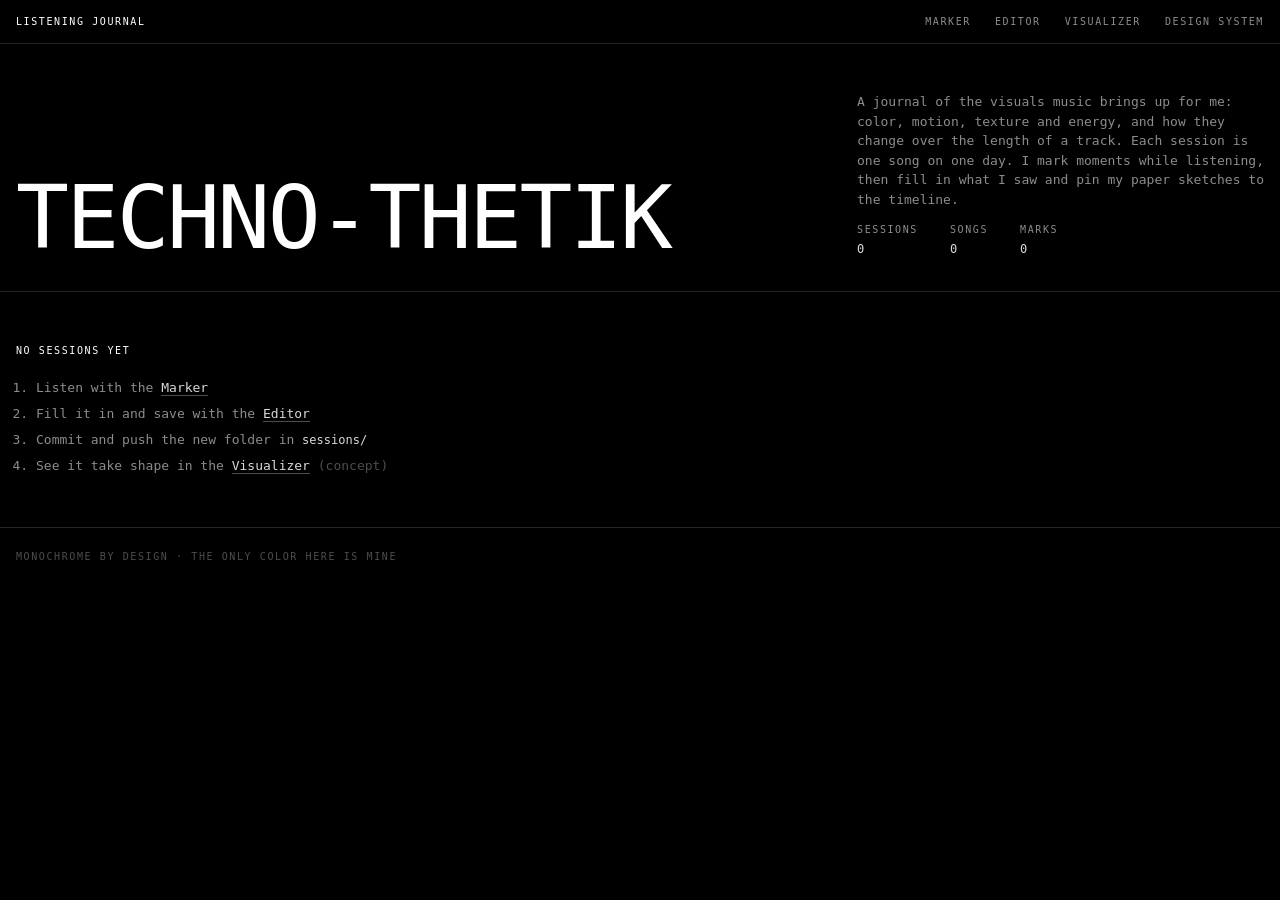
==== index.html @ d029c318 "Add gallery, session page, visualizer concept, and Marker keys/settings - index.html: TECHNO-THETIK " ====
<!doctype html>
<html lang="en">
<head>
  <meta charset="utf-8">
  <meta name="viewport" content="width=device-width, initial-scale=1">
  <title>Listening Journal</title>
  <meta name="description" content="A public journal of what I see when I hear music: color, motion, texture and energy over the length of a track.">
  <link rel="stylesheet" href="assets/style.css?v=2">
  <style>
    body { height: auto; min-height: 100%; }
    .bar { display: flex; align-items: center; gap: var(--u3); padding: 0 var(--u2); height: var(--bar); border-bottom: var(--hair) solid var(--rule); }
    .bar a { border: none; }
    .bar .push { margin-left: auto; display: flex; gap: var(--u3); }
    .bar .push a { font: var(--t-label); letter-spacing: var(--track-label); text-transform: uppercase; color: var(--mid); }
    .bar .push a:hover { color: var(--live); }

    .intro { display: grid; grid-template-columns: 1fr minmax(0, 52ch); gap: var(--u4); padding: var(--u6) var(--u2) var(--u4); border-bottom: var(--hair) solid var(--rule); align-items: end; }
    .intro h1 { font: var(--t-display); font-size: clamp(36px, 7vw, 88px); line-height: 0.92; color: var(--live); margin: 0; letter-spacing: -0.03em; }
    .intro p { margin: 0 0 var(--u); color: var(--mid); }
    .count { display: flex; gap: var(--u4); margin-top: var(--u2); }
    .count .label { display: block; margin-bottom: 4px; }

    .grid { display: grid; grid-template-columns: repeat(auto-fill, minmax(320px, 1fr)); border-left: var(--hair) solid var(--rule); }
    .card { display: block; border: none; border-right: var(--hair) solid var(--rule); border-bottom: var(--hair) solid var(--rule); padding: var(--u2); color: var(--bright); }
    .card:hover { background: var(--slab); color: var(--bright); }
    .card:hover .title { color: var(--live); }
    .card canvas { width: 100%; height: 112px; display: block; border: var(--hair) solid var(--rule); }
    .card .row1 { display: flex; justify-content: space-between; gap: var(--u); margin-top: var(--u2); }
    .card .title { font: var(--t-title); text-transform: uppercase; letter-spacing: 0.04em; color: var(--bright); margin: var(--u) 0 2px; overflow-wrap: anywhere; }
    .card .artist { color: var(--mid); text-transform: uppercase; letter-spacing: 0.08em; font: var(--t-data); }
    .card .foot { display: flex; justify-content: space-between; align-items: center; gap: var(--u); margin-top: var(--u2); min-height: 16px; }
    .card .tags { overflow: hidden; text-overflow: ellipsis; white-space: nowrap; }
    .card .sws { display: flex; gap: 2px; flex: none; }
    .card .sws i { width: 10px; height: 10px; display: block; border: var(--hair) solid var(--rule); }
    .private { border: var(--hair) solid var(--mid); padding: 2px 4px; }

    .empty { padding: var(--u6) var(--u2); border-bottom: var(--hair) solid var(--rule); }
    .empty ol { margin: var(--u2) 0 0; padding-left: 20px; color: var(--mid); line-height: 2; }
    footer { padding: var(--u3) var(--u2); }

    @media (max-width: 720px) { .intro { grid-template-columns: 1fr; } .grid { grid-template-columns: 1fr; } }
  </style>
</head>
<body>
  <nav class="bar">
    <span class="label" style="color: var(--live)">Listening journal</span>
    <div class="push">
      <a href="mark.html">Marker</a>
      <a href="edit.html">Editor</a>
      <a href="visualizer.html">Visualizer</a>
      <a href="docs/design-system.html">Design system</a>
    </div>
  </nav>

  <header class="intro">
    <h1>TECHNO-THETIK</h1>
    <div>
      <p>A journal of the visuals music brings up for me: color, motion, texture and energy, and how they change over the length of a track. Each session is one song on one day. I mark moments while listening, then fill in what I saw and pin my paper sketches to the timeline.</p>
      <div class="count" id="count"></div>
    </div>
  </header>

  <main class="grid" id="grid"></main>
  <div class="empty" id="empty" hidden>
    <span class="label" style="color: var(--live)">No sessions yet</span>
    <ol>
      <li>Listen with the <a href="mark.html">Marker</a></li>
      <li>Fill it in and save with the <a href="edit.html">Editor</a></li>
      <li>Commit and push the new folder in <span class="data">sessions/</span></li>
      <li>See it take shape in the <a href="visualizer.html">Visualizer</a> <span class="dimmed">(concept)</span></li>
    </ol>
  </div>

  <footer class="label dimmed">Monochrome by design · the only color here is mine</footer>

<script src="assets/journal.js?v=2"></script>
<script src="assets/score.js?v=2"></script>
<script>
(function () {
  const J = window.Journal, E = J.escape, $ = (id) => document.getElementById(id);

  // Public sessions are always listed. Private ones only exist on my own computer,
  // so on the published site that request simply fails and is skipped.
  const load = (url) => fetch(url, { cache: "no-cache" }).then((r) => r.ok ? r.json() : { sessions: [] }).catch(() => ({ sessions: [] }));

  Promise.all([load("sessions/index.json"), load("private/index.json")]).then(([pub, priv]) => {
    const list = [...(pub.sessions || []), ...(priv.sessions || []).map((x) => Object.assign({}, x, { private: true }))]
      .sort((a, b) => (b.date || "").localeCompare(a.date || "") || (a.title || "").localeCompare(b.title || ""));
    const marks = list.reduce((a, x) => a + (x.marks || 0), 0);
    const songs = new Set(list.map((x) => (x.title + "|" + x.artist).toLowerCase())).size;
    const stat = (k, v) => '<div><span class="label">' + k + '</span><span class="data">' + v + "</span></div>";
    $("count").innerHTML = stat("Sessions", list.length) + stat("Songs", songs) + stat("Marks", marks);

    if (!list.length) { $("empty").hidden = false; $("grid").hidden = true; return; }
    const grid = $("grid");
    grid.innerHTML = list.map((x, i) =>
      '<a class="card" href="session.html?s=' + encodeURIComponent(x.path) + '">' +
        '<canvas data-i="' + i + '" aria-label="Score of ' + E(x.title) + '"></canvas>' +
        '<div class="row1"><span class="label">' + E(x.date || "") + '</span><span class="label">' +
          (x.private ? '<span class="private">Private</span> ' : "") + x.passes + " pass" + (x.passes === 1 ? "" : "es") + " · " + x.marks + " marks</span></div>" +
        '<div class="title">' + E(x.title || "Untitled") + "</div>" +
        '<div class="artist">' + E(x.artist || "") + "</div>" +
        '<div class="foot"><span class="label tags">' + E((x.tags || []).join(" · ")) + "</span>" +
          '<span class="sws">' + (x.colors || []).map((c) => '<i style="background:' + E(c) + '"></i>').join("") + "</span></div>" +
      "</a>").join("");
    const drawAll = () => grid.querySelectorAll("canvas").forEach((c) => Score.mini(c, list[+c.dataset.i]));
    drawAll();
    new ResizeObserver(drawAll).observe(grid);
  });
})();
</script>
</body>
</html>
---- assets/style.css ----
/* ==========================================================================
   Listening Journal design system
   Architectural, brutalist, minimal. Pure monochrome on black.
   Rules: no radius, no shadow, no blur, no gradients, no color.
   One typeface (system monospace, works offline). 8px unit. 1px lines.
   Spec: docs/design-system.html
   ========================================================================== */

:root {
  /* Ink: black ground, five steps of grey, white reserved for the live moment */
  --void:   #000000;  /* ground: every page */
  --slab:   #0d0d0d;  /* filled areas: lanes, range bodies, energy area */
  --rule:   #262626;  /* structure: grid lines, lane dividers, borders at rest */
  --dim:    #4d4d4d;  /* inactive: other passes, disabled, ruler ticks */
  --mid:    #8c8c8c;  /* secondary: labels, waveform at rest, hatch */
  --bright: #d9d9d9;  /* primary text, played waveform, energy line */
  --live:   #ffffff;  /* the now: playhead, new marks, active control */

  /* Type */
  --mono: ui-monospace, "SF Mono", SFMono-Regular, Menlo, Consolas, monospace;
  --t-display: 300 48px/1 var(--mono);
  --t-title:   400 16px/1.25 var(--mono);
  --t-body:    400 13px/1.5 var(--mono);
  --t-data:    400 12px/1 var(--mono);
  --t-label:   500 10px/1 var(--mono);
  --track-label: 0.16em;

  /* Space: everything is a multiple of 8 */
  --u: 8px;
  --u2: 16px;
  --u3: 24px;
  --u4: 32px;
  --u6: 48px;
  --bar: 44px;          /* header / footer height */

  /* Line */
  --hair: 1px;
  --edge: 2px;          /* emphasis only: the playhead */

  color-scheme: dark;
}

* { box-sizing: border-box; border-radius: 0; }
html, body { margin: 0; height: 100%; }
body {
  background: var(--void);
  color: var(--bright);
  font: var(--t-body);
  -webkit-font-smoothing: antialiased;
  -webkit-tap-highlight-color: transparent;
  font-variant-numeric: tabular-nums;
}
::selection { background: var(--live); color: var(--void); }
a { color: var(--bright); text-decoration: none; border-bottom: var(--hair) solid var(--dim); }
a:hover { color: var(--live); border-color: var(--live); }

/* ---- Text roles ---- */
.label {
  font: var(--t-label);
  letter-spacing: var(--track-label);
  text-transform: uppercase;
  color: var(--mid);
}
.data { font: var(--t-data); color: var(--bright); }
.display { font: var(--t-display); letter-spacing: -0.02em; color: var(--live); }
.dimmed { color: var(--dim); }

/* ---- Controls: rectangles, hairline, invert when active ---- */
.btn {
  font: var(--t-label);
  letter-spacing: var(--track-label);
  text-transform: uppercase;
  color: var(--bright);
  background: var(--void);
  border: var(--hair) solid var(--rule);
  height: 28px;
  padding: 0 var(--u2);
  cursor: pointer;
  white-space: nowrap;
}
.btn:hover { border-color: var(--mid); color: var(--live); }
.btn:active, .btn.on { background: var(--live); color: var(--void); border-color: var(--live); }
.btn:disabled { color: var(--dim); border-color: var(--rule); background: var(--void); cursor: default; }
.btn:focus-visible, .field:focus-visible { outline: var(--hair) solid var(--live); outline-offset: 2px; }

.field {
  font: var(--t-data);
  color: var(--bright);
  background: transparent;
  border: none;
  border-bottom: var(--hair) solid var(--rule);
  height: 28px;
  padding: 0;
  min-width: 0;
}
.field::placeholder { color: var(--dim); text-transform: uppercase; letter-spacing: var(--track-label); font: var(--t-label); }
.field:hover { border-color: var(--dim); }
.field:focus { outline: none; border-color: var(--live); }
select.field { cursor: pointer; }
select.field option { background: var(--void); }

/* Glyph fill for ranges: architectural section hatch */
.hatch {
  background: repeating-linear-gradient(135deg, var(--mid) 0 1px, transparent 1px 6px), var(--slab);
}
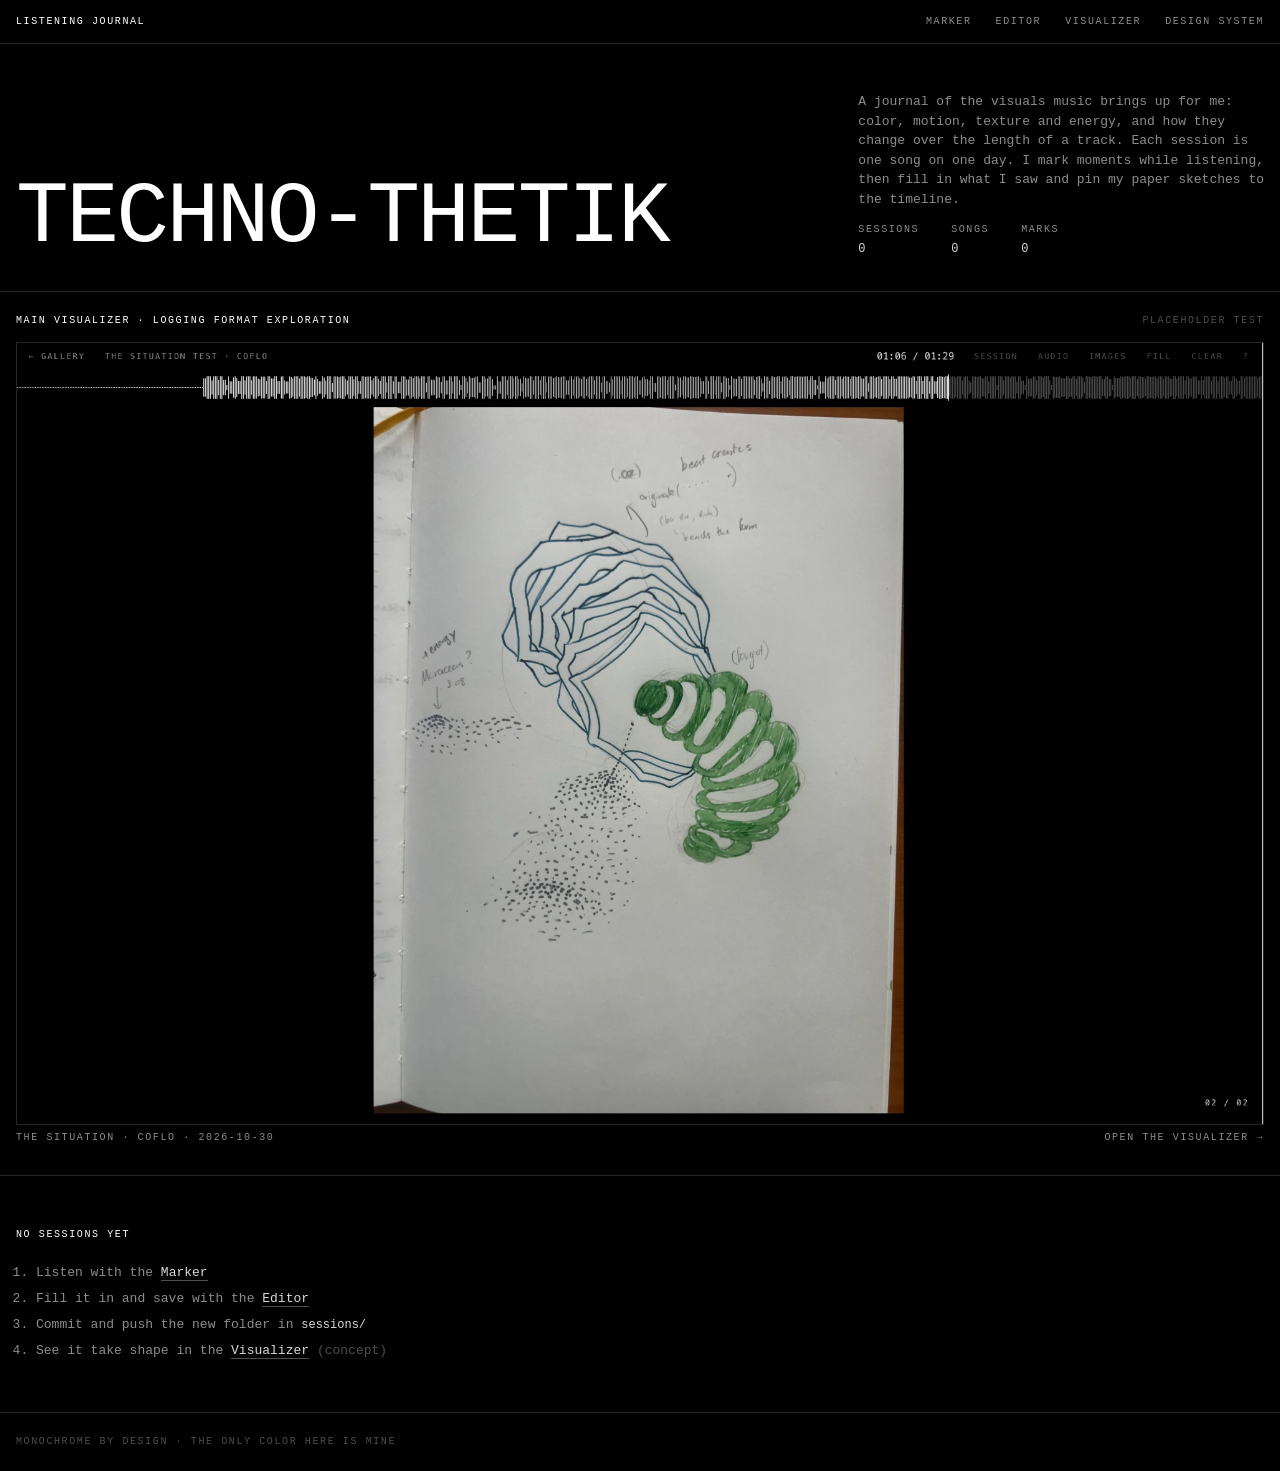
==== commit 60e147a0: "Add visualizer screenshot to README and front page; open session folders in the visualizer - README " ====
--- a/index.html
+++ b/index.html
@@ -34,6 +34,13 @@
     .card .sws i { width: 10px; height: 10px; display: block; border: var(--hair) solid var(--rule); }
     .private { border: var(--hair) solid var(--mid); padding: 2px 4px; }
 
+    .feature { border-bottom: var(--hair) solid var(--rule); padding: var(--u3) var(--u2) var(--u4); }
+    .feature .head { display: flex; justify-content: space-between; gap: var(--u2); align-items: baseline; margin-bottom: var(--u2); flex-wrap: wrap; }
+    .feature .head .label:first-child { color: var(--live); }
+    .feature a { border: none; display: block; }
+    .feature img { width: 100%; height: auto; display: block; border: var(--hair) solid var(--rule); }
+    .feature a:hover img { border-color: var(--mid); }
+    .feature .cap { margin-top: var(--u); display: flex; justify-content: space-between; gap: var(--u2); flex-wrap: wrap; }
     .empty { padding: var(--u6) var(--u2); border-bottom: var(--hair) solid var(--rule); }
     .empty ol { margin: var(--u2) 0 0; padding-left: 20px; color: var(--mid); line-height: 2; }
     footer { padding: var(--u3) var(--u2); }
@@ -59,6 +66,22 @@
       <div class="count" id="count"></div>
     </div>
   </header>
+
+  <!-- Placeholder: a screenshot of the visualizer test, until the page itself is built out -->
+  <section class="feature">
+    <div class="head">
+      <span class="label">Main visualizer · logging format exploration</span>
+      <span class="label dimmed">Placeholder test</span>
+    </div>
+    <a href="visualizer.html" title="Open the visualizer">
+      <img src="docs/images/visualizer-the-situation-test.webp" width="2000" height="1255" loading="lazy"
+           alt="Visualizer test: a full-width waveform above a notebook sketch of a blue folded form and a green coil, with dotted texture and handwritten notes">
+    </a>
+    <div class="cap">
+      <span class="label">The Situation · Coflo · 2026-10-30</span>
+      <a class="label" href="visualizer.html" style="display:inline">Open the visualizer →</a>
+    </div>
+  </section>
 
   <main class="grid" id="grid"></main>
   <div class="empty" id="empty" hidden>
